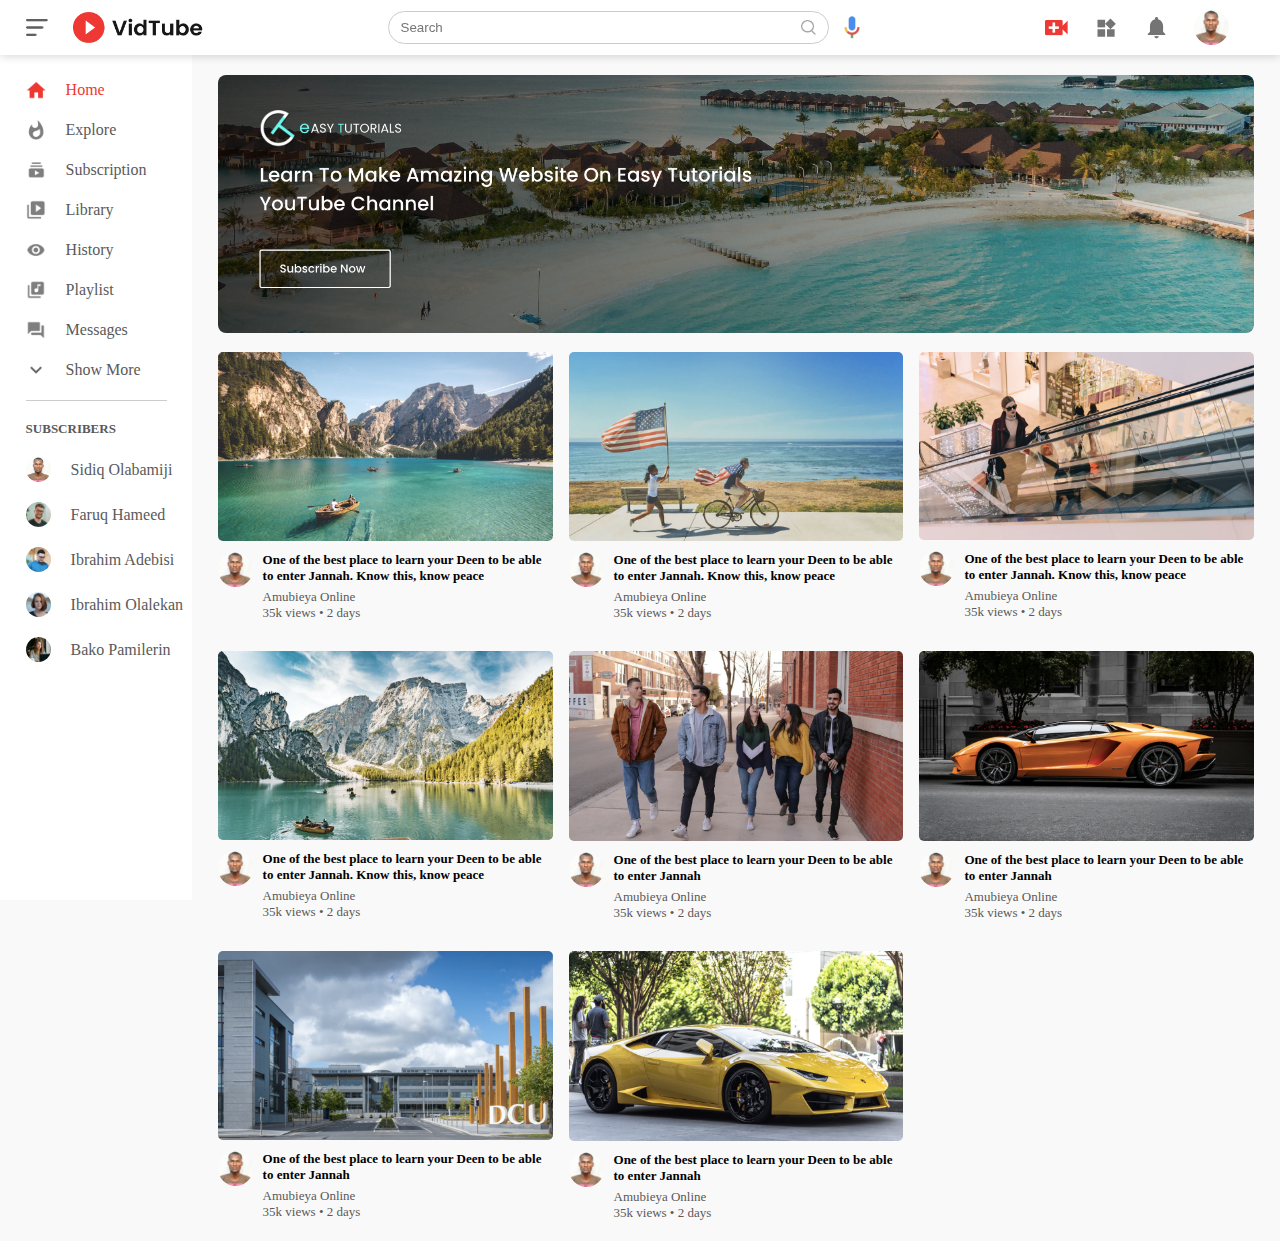
==== index.html @ b05408e9 "first commit" ====
<!DOCTYPE html>
<html lang="en">
<head>
    <meta charset="UTF-8">
    <meta http-equiv="X-UA-Compatible" content="IE=edge">
    <meta name="viewport" content="width=device-width, initial-scale=1.0">
    <link rel="stylesheet" href="style.css">
    <title>Videos on Website</title>
</head>
<body>

    <nav class="flex-div">
        <div class="nav-left flex-div">
            <img src="images/menu.png" class="menu-icon" alt="menu image">
            <img src="images/logo.png" class="logo" alt="logo image">
        </div>
        <div class="nav-middle flex-div">
            <div class="search-box flex-div">
                <input type="text" placeholder="Search">
                <img src="images/search.png" alt="search image">
            </div>
            <img src="images/voice-search.png" class="mic-icon" alt="voice-search image">
        </div>
        <div class="nav-right flex-div">
            <img src="images/upload.png" alt="upload image">
            <img src="images/more.png" alt="more image">
            <img src="images/notification.png" alt="notification image">
            <img src="images/My_passport.jpg" class="user-icon" alt="Jack image">
        </div>
    </nav>

    <!---------- sidebar ---------->

    <div class="sidebar">
        <div class="short-cut-links">
            <a href="#"><img src="images/home.png" alt="home image"><p>Home</p></a>
            <a href="#"><img src="images/explore.png" alt="explore image"><p>Explore</p></a>
            <a href="#"><img src="images/subscriprion.png" alt="subscription image"><p>Subscription</p></a>
            <a href="#"><img src="images/library.png" alt="library image"><p>Library</p></a>
            <a href="#"><img src="images/history.png" alt="history image"><p>History</p></a>
            <a href="#"><img src="images/playlist.png" alt="Playlist image"><p>Playlist</p></a>
            <a href="#"><img src="images/messages.png" alt="messages image"><p>Messages</p></a>
            <a href="#"><img src="images/show-more.png" alt="show image"><p>Show More</p></a>
            <hr>
        </div>
        <div class="subscribed-list">
            <h3>SUBSCRIBERS</h3>
            <a href="#"><img src="images/My_passport.jpg" alt="Sidiq image"><p>Sidiq Olabamiji</p></a>
            <a href="#"><img src="images/simon.png" alt="faruq image"><p>Faruq Hameed</p></a>
            <a href="#"><img src="images/tom.png" alt="ibrahim image"><p>Ibrahim Adebisi</p></a>
            <a href="#"><img src="images/megan.png" alt="olalekan image"><p>Ibrahim Olalekan</p></a>
            <a href="#"><img src="images/cameron.png" alt="bako image"><p>Bako Pamilerin</p></a>
        </div>
    </div>

    <!------------ main  ------------->

    <div class="container">
        <div class="banner">
            <img src="images/banner.png" alt="banner image">     
        </div>
        <div class="list-container">
            <div class="vid-list">
                <a href="video.html"><img src="images/thumbnail1.png" class="thumbnail" alt="thumbnail1 image"></a>
                <div class="flex-div">
                    <img src="images/My_passport.jpg" width="120px" height="120px" alt="Jack image">
                    <div class="vid-info">
                        <a href="video.html">One of the best place to learn your Deen to be able to enter Jannah. Know this, know peace</a>
                        <p>Amubieya Online</p>
                        <p>35k views &bull; 2 days</p>
                    </div>
                </div>
            </div>
            <div class="vid-list">
                <a href="#"><img src="images/thumbnail2.png" class="thumbnail" alt="thumbnail1 image"></a>
                <div class="flex-div">
                    <img src="images/My_passport.jpg" width="120px" height="120px" alt="Jack image">
                    <div class="vid-info">
                        <a href="#">One of the best place to learn your Deen to be able to enter Jannah. Know this, know peace</a>
                        <p>Amubieya Online</p>
                        <p>35k views &bull; 2 days</p>
                    </div>
                </div>
            </div>
            <div class="vid-list">
                <a href="#"><img src="images/thumbnail3.png" class="thumbnail" alt="thumbnail1 image"></a>
                <div class="flex-div">
                    <img src="images/My_passport.jpg" width="120px" height="120px" alt="Jack image">
                    <div class="vid-info">
                        <a href="#">One of the best place to learn your Deen to be able to enter Jannah. Know this, know peace</a>
                        <p>Amubieya Online</p>
                        <p>35k views &bull; 2 days</p>
                    </div>
                </div>
            </div>
            <div class="vid-list">
                <a href="#"><img src="images/thumbnail4.png" class="thumbnail" alt="thumbnail1 image"></a>
                <div class="flex-div">
                    <img src="images/My_passport.jpg" width="120px" height="120px" alt="Jack image">
                    <div class="vid-info">
                        <a href="#">One of the best place to learn your Deen to be able to enter Jannah. Know this, know peace</a>
                        <p>Amubieya Online</p>
                        <p>35k views &bull; 2 days</p>
                    </div>
                </div>
            </div>
            <div class="vid-list">
                <a href="#"><img src="images/thumbnail5.png" class="thumbnail" alt="thumbnail1 image"></a>
                <div class="flex-div">
                    <img src="images/My_passport.jpg" width="120px" height="120px" alt="Jack image">
                    <div class="vid-info">
                        <a href="#">One of the best place to learn your Deen to be able to enter Jannah</a>
                        <p>Amubieya Online</p>
                        <p>35k views &bull; 2 days</p>
                    </div>
                </div>
            </div>
            <div class="vid-list">
                <a href="#"><img src="images/thumbnail6.png" class="thumbnail" alt="thumbnail1 image"></a>
                <div class="flex-div">
                    <img src="images/My_passport.jpg" width="120px" height="120px" alt="Jack image">
                    <div class="vid-info">
                        <a href="#">One of the best place to learn your Deen to be able to enter Jannah</a>
                        <p>Amubieya Online</p>
                        <p>35k views &bull; 2 days</p>
                    </div>
                </div>
            </div>
            <div class="vid-list">
                <a href="#"><img src="images/thumbnail7.png" class="thumbnail" alt="thumbnail1 image"></a>
                <div class="flex-div">
                    <img src="images/My_passport.jpg" width="120px" height="120px" alt="Jack image">
                    <div class="vid-info">
                        <a href="#">One of the best place to learn your Deen to be able to enter Jannah</a>
                        <p>Amubieya Online</p>
                        <p>35k views &bull; 2 days</p>
                    </div>
                </div>
            </div>
            <div class="vid-list">
                <a href="#"><img src="images/thumbnail8.png" class="thumbnail" alt="thumbnail1 image"></a>
                <div class="flex-div">
                    <img src="images/My_passport.jpg" width="120px" height="120px" alt="Jack image">
                    <div class="vid-info">
                        <a href="#">One of the best place to learn your Deen to be able to enter Jannah</a>
                        <p>Amubieya Online</p>
                        <p>35k views &bull; 2 days</p>
                    </div>
                </div>
            </div>

        </div>
    </div>


<script src="script.js"></script>
</body>
</html>
---- style.css ----
* {
    margin: 0;
    padding: 0;
    font-family: 'poppins' sans-serif;
    box-sizing: border-box;
}

a {
    text-decoration: none;
    color: #5a5a5a;
}

img {
    cursor: pointer;
}

.flex-div {
    display: flex;
    align-items: center;
}

nav {
    padding: 10px 2%;
    justify-content: space-between;
    box-shadow: 0 0 10px rgba(0, 0, 0, 0.2);
    background: #fff;
    position: sticky;
    top: 0;
    z-index: 10;

}

.nav-right img {
    width: 25px;
    margin-right: 25px;
}

.nav-right .user-icon {
    width: 35px;
    border-radius: 50%;
    margin-left: 0;
}

.nav-left .menu-icon {
    width: 22px;
    margin-right: 25px;
}

.nav-left .logo {
    width: 130px;
}

.nav-middle .mic-icon {
    width: 16px;
}

.nav-middle .search-box {
    border: 1px solid #ccc;
    margin-right: 15px;
    padding: 8px 12px;
    border-radius: 25px;
}

.nav-middle .search-box input {
    width: 400px;
    border: 0;
    outline: 0;
    background: transparent;
}

.nav-middle .search-box img {
    width: 15px;
}

/* -------- sidebar ---------- */

.sidebar {
    background: #fff;
    width: 15%;
    height: 100vh;
    position: fixed;
    top: 0;
    padding-left: 2%;
    padding-top: 80px;
}

.short-cut-links a img {
    width: 20px;
    margin-right: 20px;
}

.short-cut-links a {
    display: flex;
    align-items: center;
    margin-bottom: 20px;
    width: fit-content;
    flex-wrap: wrap;
}

.short-cut-links a:first-child {
    color: #ed3833;

}

.sidebar hr {
    border: 0;
    height: 1px;
    background: #ccc;
    width: 85%;
}

.subscribed-list h3 {
    font-size: 13px;
    margin: 20px 0;
    color: #5a5a5a;
}

.subscribed-list a {
    display: flex;
    align-items: center;
    margin-bottom: 20px;
    width: fit-content;
    flex-wrap: wrap;
}

.subscribed-list a img {
    width: 25px;
    border-radius: 50%;
    margin-right: 20px;
}

.small-sidebar {
    width: 5%;
}

.small-sidebar a p {
    display: none;
}

.small-sidebar h3 {
    display: none;
}

.small-sidebar hr {
    width: 50%;
    margin-bottom: 25px;
}

/* ----------- main ----------- */

.container {
    background: #f9f9f9;
    padding-left: 17%;
    padding-right: 2%;
    padding-top: 20px;
    padding-bottom: 20px;
}

.large-container {
    padding-left: 7%;
}

.banner {
    width: 100%;
}

.banner img {
    width: 100%;
    border-radius: 8px;
}

.list-container {
    display: grid;
    grid-template-columns: repeat(auto-fit, minmax(250px, 1fr));
    grid-column-gap: 16px;
    grid-row-gap: 30px;
    margin-top: 15px;
}

.vid-list .thumbnail {
    width: 100%;
    border-radius: 5px;
}

.vid-list .flex-div {
    align-items: flex-start;
    margin-top: 7px; 
}

.vid-list .flex-div img {
    height: 35px;
    width: 35px;
    margin-right: 10px;
    border-radius: 50%;
}

.vid-info {
    color: #5a5a5a;
    font-size: 13px;
}

.vid-info a {
    color: #000;
    font-weight: 600;
    display: block;
    margin-bottom: 5px;
}

/* ----------- Media Query --------- */

@media (max-width: 900px) {
    .menu-icon {
        display: none;
    }
    .sidebar {
        display: none;
    }
    .container, .large-container {
        padding-left: 5%;
        padding-right: 5%;
    }
    .nav-right img {
        display: none;
    }
    .nav-right .user-icon {
        display: block;
        width: 30px;
    }
    .nav-middle .search-box input {
        width: 100px;
    }
    .nav-middle .mic-icon {
        display: none;
    }
    .logo {
        width: 90px;
    }
}

/* ----------- Play Video Page ---------- */

.play-container {
    padding-left: 2%:
}

.row {
    display: flex;
    justify-content: space-between;
    flex-wrap: wrap;
}

.play-video {
    flex-basis: 69%;
}

.right-sidebar {
    flex-basis: 30%;
}

.play-video video {
    width: 100%;
}

.side-video-list {
    display: flex;
    justify-content: space-between;
    margin-bottom: 8px
}

.side-video-list img {
    width: 100%;
}

.side-video-list .small-thumbnail {
    flex-basis: 49%;
}

.side-video-list .vid-info {
    flex-basis: 49%;
}

.play-video .tags a {
    color: #0000ff;
    font-size: 13px;
}

.play-video h3 {
    font-weight: 600;
    font-weight: 22px;
}

.play-video .play-video-info {
    display: flex;
    align-items: center;
    justify-content: space-between;
    flex-wrap: wrap;
    margin-top: 10px;
    font-size: 14px;
    color: #5a5a5a;

}

.play-video .play-video-info a img {
    width: 20px;
    margin-right: 8px;    
}

.play-video .play-video-info a {
    display: inline-flex;
    align-items: center;
    margin-left: 15px;
}

.play-video hr {
    border: 0;
    height: 1px;
    background: #ccc;
    margin: 10px 0;    
}

.publisher {
    display: flex;
    align-items: center;
    margin-top: 20px;
}

.publisher div {
    flex: 1;
    line-height: 18px;
}

.publisher img {
    width: 40px;
    border-radius: 50%;
    margin-right: 15px;
}

.publisher div p {
    color: #000;
    font-weight: 600;
    font-size: 18px;
}

.publisher div span {
    font-size: 13px;
    color: #5a5a5a;
}

.publisher button {
    background: red;
    color: #fff;
    padding: 8px 30px;
    border: 0;
    outline: 0;
    border-radius: 4px;
    cursor: pointer;
}

.vid-description {
    padding-left: 55px;
    margin: 15px 0;
}

.vid-description p {
    font-size: 14px;
    margin-bottom: 5px;
    color: #5a5a5a;
}

.vid-description h4 {
    font-size: 14px;
    color: #5a5a5a;
    margin-top: 15px;
}

.add-comment {
    display: flex;
    align-items: center;
    margin: 30px 0;
}

.add-comment img {
    width: 35px;
    border-radius: 50%;
    margin-right: 15px;
}

.add-comment input {
    border: 0;
    outline: 0;
    border-bottom: 1px solid #ccc;
    width: 100%;
    padding-top: 10px;
    background: transparent;
}

.old-comment {
    display: flex;
    align-items: center;
    margin: 20px 0;    
}

.old-comment img {
    width: 35px;
    border-bottom: 50%;
    margin-right: 15px;
}

.old-comment h3 {
    font-size: 14px;
    margin-bottom: 2px;
}

.old-comment h3 span {
    font-size: 12px;
    color: #5a5a5a;
    font-weight: 500;
    margin-left: 8px;
}

.old-comment .a-comment-action {
    display: flex;
    align-items: center;
    margin: 8px 0;
    font-size: 14px;
}

.old-comment .a-comment-action img {
    border-radius: 0;
    width: 20px;
    margin-right: 5px;
}

.old-comment .a-comment-action span {
    margin-right: 20px;
    color: #5a5a5a;
}

.old-comment .a-comment-action a {
    color: #0000ff;
}

/* --------------- Media Query -------------- */

@media (max-width: 9000px) {
    .play-video {
        flex-basis: 100%;
    }
    .right-sidebar {
        flex-basis: 100%;
    }
    .play-container {
        padding-left: 5%;
    }
    .vid-description {
        padding-left: 0;
    }
    .play-video .play-video-info a {
        margin-left: 0;
        margin-right: 15px;
        margin-top: 15px;
    }
}
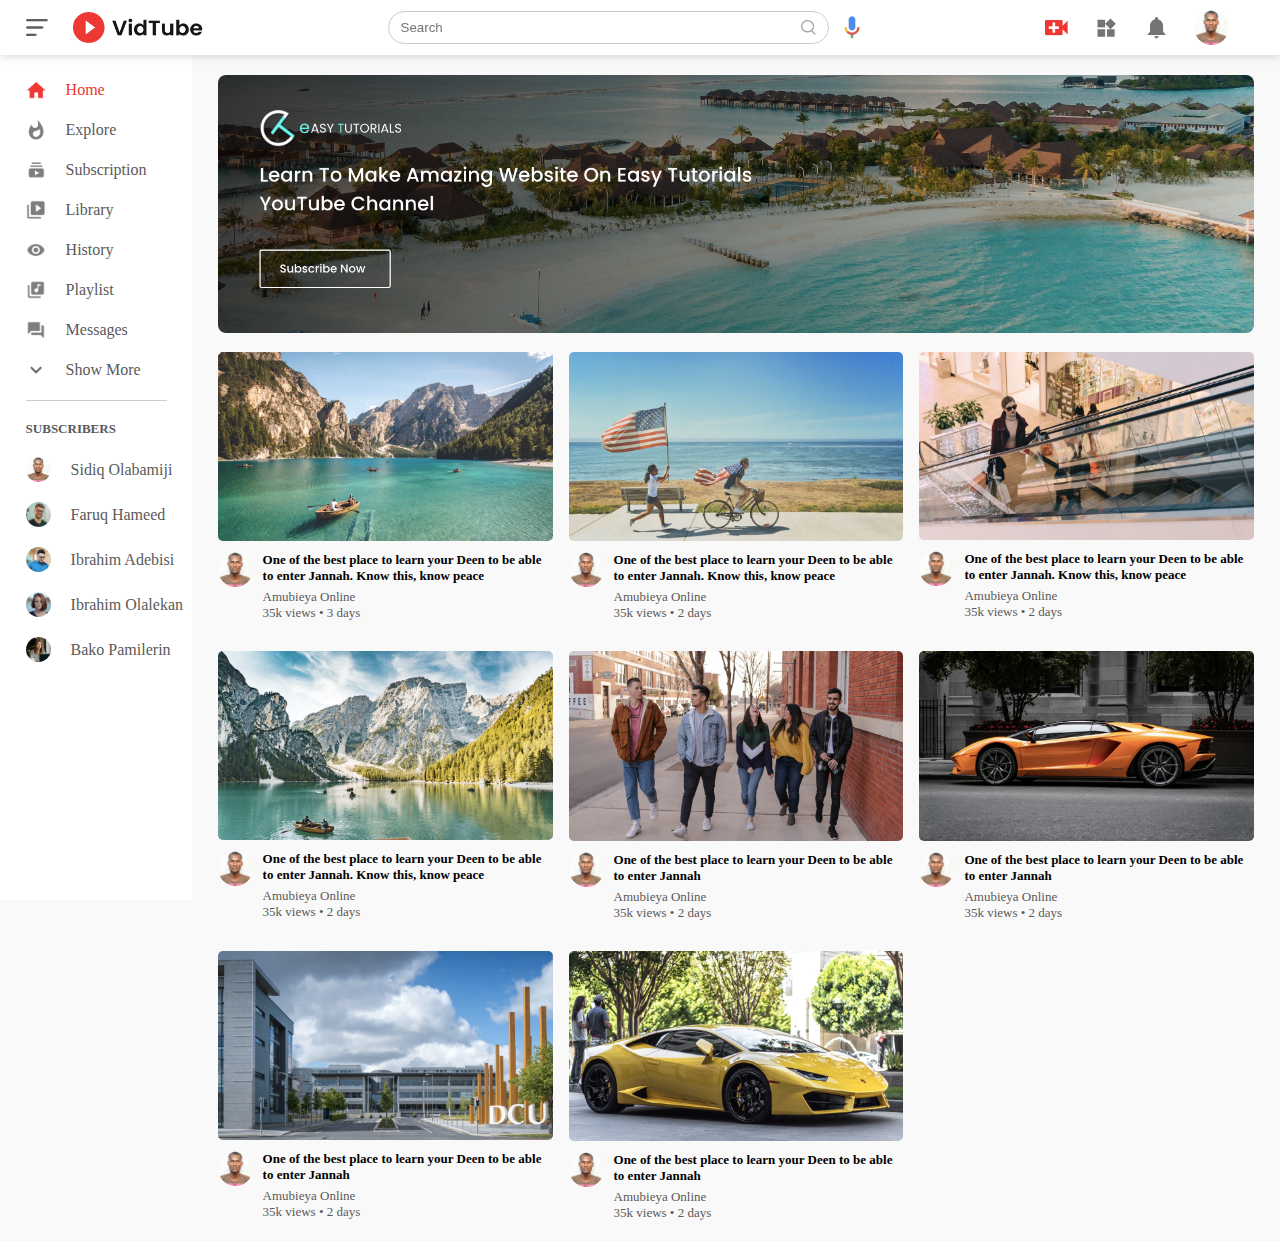
==== commit 4f8c9c2c: "Days changed" ====
--- a/index.html
+++ b/index.html
@@ -68,7 +68,7 @@
                     <div class="vid-info">
                         <a href="video.html">One of the best place to learn your Deen to be able to enter Jannah. Know this, know peace</a>
                         <p>Amubieya Online</p>
-                        <p>35k views &bull; 2 days</p>
+                        <p>35k views &bull; 3 days</p>
                     </div>
                 </div>
             </div>
